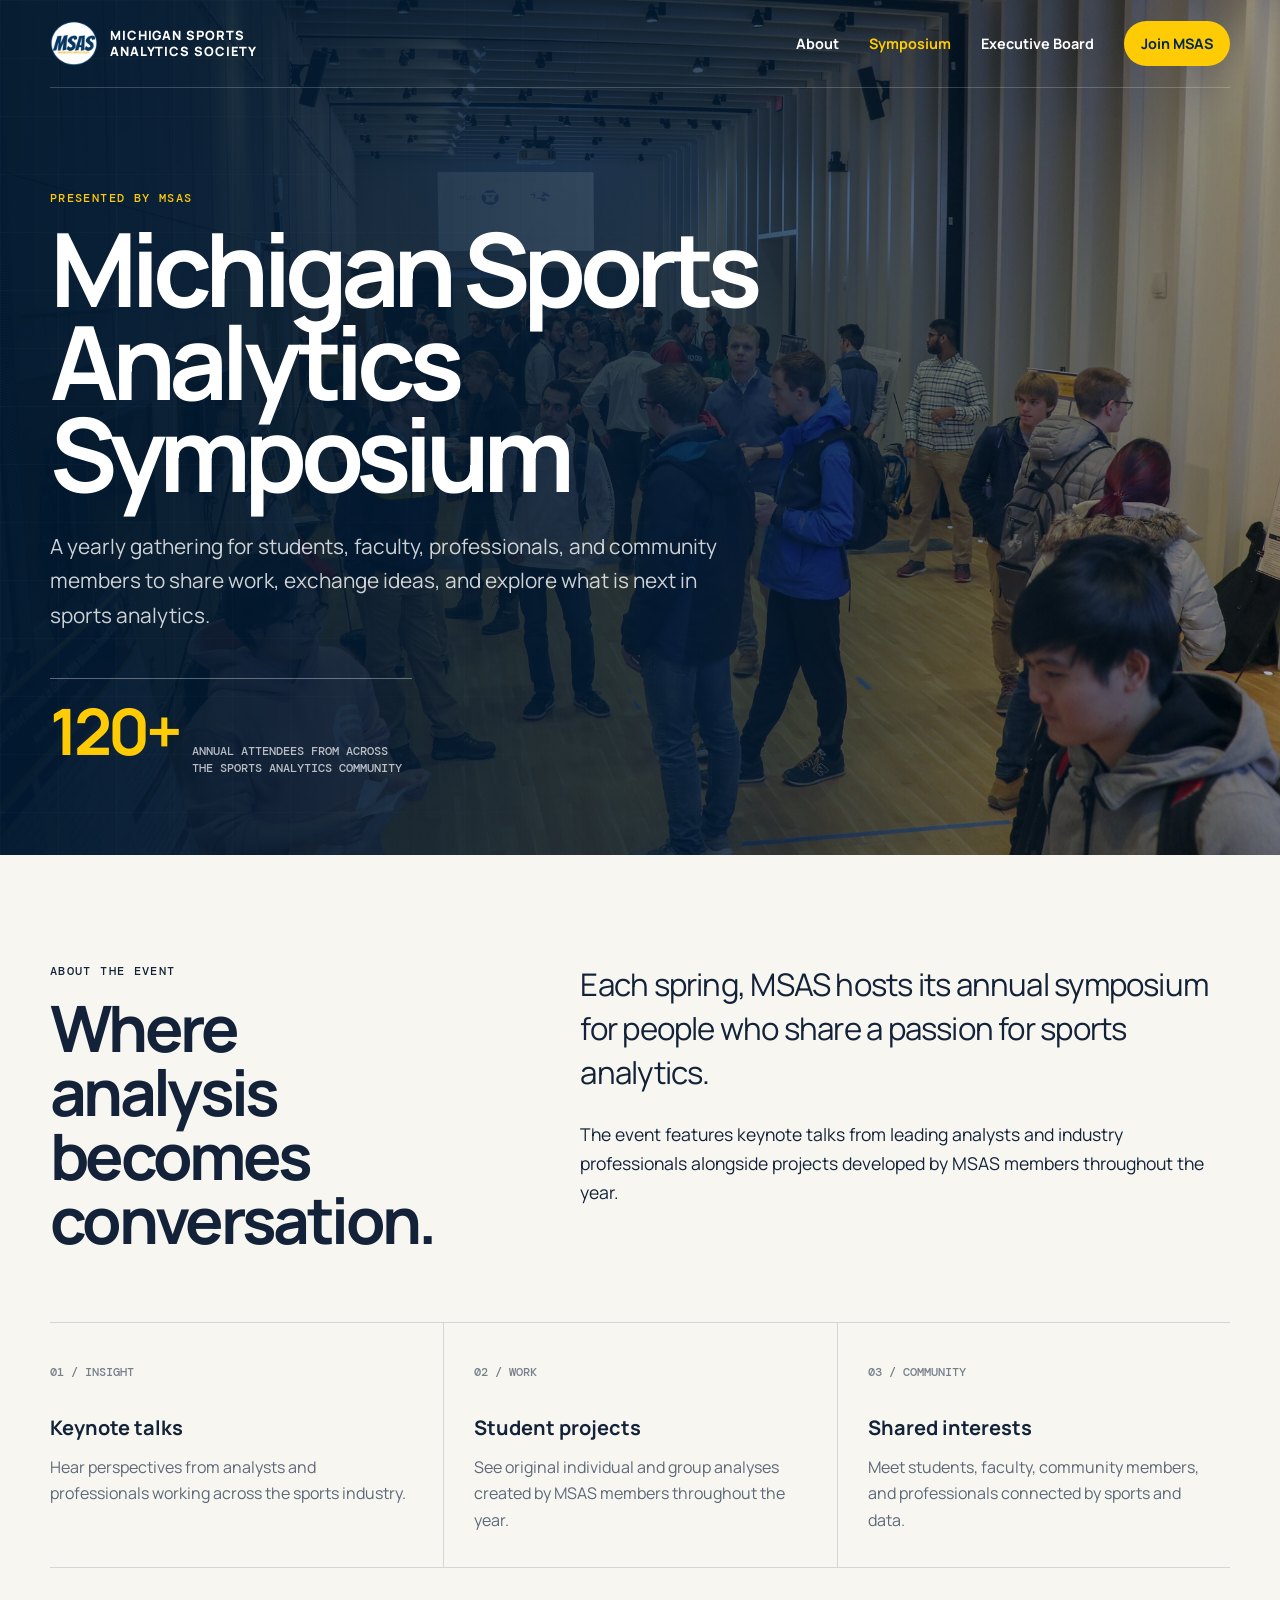
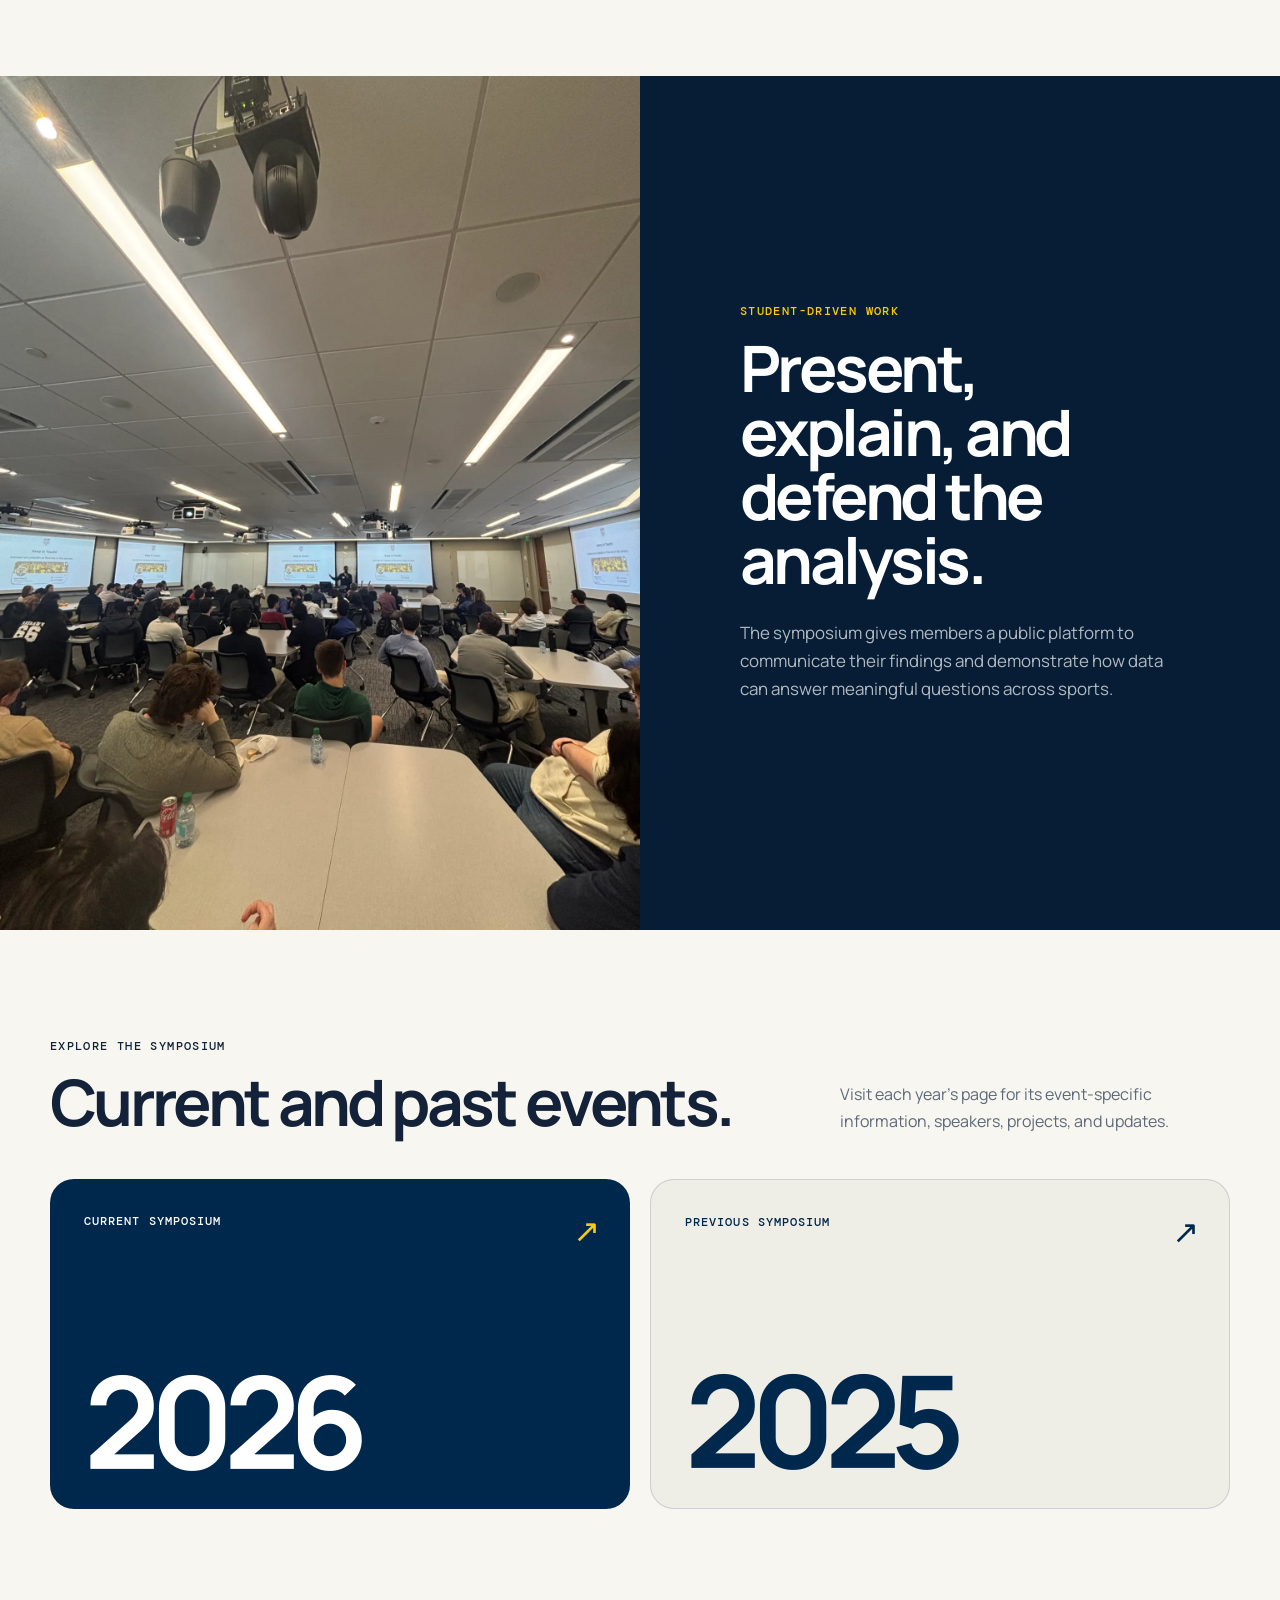
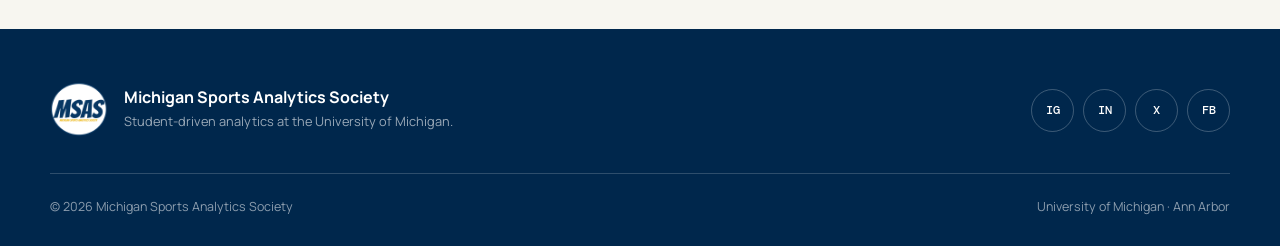
==== symposium/index.html @ 22f5293c "Fix asset path and page filenames" ====
<!doctype html>
<html lang="en">
<head>
  <meta charset="utf-8">
  <meta name="viewport" content="width=device-width, initial-scale=1">
  <meta name="description" content="The annual Michigan Sports Analytics Symposium brings together students, faculty, community members, and industry professionals to share work and ideas in sports analytics.">
  <meta name="theme-color" content="#00274c">
  <title>MSAS Symposium | Michigan Sports Analytics Society</title>
  <link rel="preconnect" href="https://fonts.googleapis.com">
  <link rel="preconnect" href="https://fonts.gstatic.com" crossorigin>
  <link href="https://fonts.googleapis.com/css2?family=DM+Mono:wght@400;500&family=Manrope:wght@400;500;600;700;800&display=swap" rel="stylesheet">
  <link rel="icon" type="image/svg+xml" href="data:image/svg+xml,%3Csvg xmlns='http://www.w3.org/2000/svg' viewBox='0 0 64 64'%3E%3Crect width='64' height='64' rx='13' fill='%2300274c'/%3E%3Cpath d='M12 43V21h9l11 14 11-14h9v22h-8V32L32 47 20 32v11z' fill='%23ffcb05'/%3E%3C/svg%3E">
  <link rel="stylesheet" href="/assets/css/styles.css">
</head>
<body class="symposium-page">
  <header class="site-header">
    <nav class="nav shell" aria-label="Main navigation">
      <a class="brand" href="/" aria-label="Michigan Sports Analytics Society home">
        <img src="/assets/images/msas-logo-circle-1.png" alt="MSAS logo">
        <span class="brand-text">Michigan Sports Analytics Society</span>
      </a>
      <button class="menu-button" type="button" aria-expanded="false" aria-controls="nav-links" aria-label="Open navigation">
        <svg width="24" height="24" viewBox="0 0 24 24" fill="none" aria-hidden="true"><path d="M4 7h16M4 12h16M4 17h16" stroke="currentColor" stroke-width="2" stroke-linecap="round"/></svg>
      </button>
      <div class="nav-links" id="nav-links">
        <a href="/about/">About</a>
        <a class="active" href="/symposium/" aria-current="page">Symposium</a>
        <a href="/executive-board/">Executive Board</a>
        <a class="nav-cta" href="https://forms.gle/o75ywypEzb8oC7ah6">Join MSAS</a>
      </div>
    </nav>
  </header>

  <main>
    <section class="hero">
      <div class="hero-inner shell">
        <p class="eyebrow">Presented by MSAS</p>
        <h1>Michigan Sports Analytics Symposium</h1>
        <p class="hero-lede">A yearly gathering for students, faculty, professionals, and community members to share work, exchange ideas, and explore what is next in sports analytics.</p>
        <div class="hero-stat"><strong>120+</strong><span>Annual attendees from across the sports analytics community</span></div>
      </div>
    </section>

    <section class="overview">
      <div class="shell">
        <div class="overview-grid">
          <div><p class="eyebrow">About the event</p><h2>Where analysis becomes conversation.</h2></div>
          <div class="overview-copy">
            <p>Each spring, MSAS hosts its annual symposium for people who share a passion for sports analytics.</p>
            <p>The event features keynote talks from leading analysts and industry professionals alongside projects developed by MSAS members throughout the year.</p>
          </div>
        </div>
        <div class="feature-list">
          <article class="feature"><span>01 / INSIGHT</span><h3>Keynote talks</h3><p>Hear perspectives from analysts and professionals working across the sports industry.</p></article>
          <article class="feature"><span>02 / WORK</span><h3>Student projects</h3><p>See original individual and group analyses created by MSAS members throughout the year.</p></article>
          <article class="feature"><span>03 / COMMUNITY</span><h3>Shared interests</h3><p>Meet students, faculty, community members, and professionals connected by sports and data.</p></article>
        </div>
      </div>
    </section>

    <section class="story">
      <div class="story-grid">
        <div class="story-image"><img src="/assets/images/symposium_speaker.webp" alt="A student presenting at the Michigan Sports Analytics Symposium" loading="lazy"></div>
        <div class="story-copy">
          <p class="eyebrow">Student-driven work</p>
          <h2>Present, explain, and defend the analysis.</h2>
          <p>The symposium gives members a public platform to communicate their findings and demonstrate how data can answer meaningful questions across sports.</p>
        </div>
      </div>
    </section>

    <section class="archive">
      <div class="shell">
        <div class="archive-head">
          <div><p class="eyebrow">Explore the symposium</p><h2>Current and past events.</h2></div>
          <p>Visit each year’s page for its event-specific information, speakers, projects, and updates.</p>
        </div>
        <div class="year-grid">
          <a class="year-card" href="/symposium/2026/"><span>Current symposium</span><strong>2026</strong></a>
          <a class="year-card" href="/symposium/2025/"><span>Previous symposium</span><strong>2025</strong></a>
        </div>
      </div>
    </section>
  </main>

  <footer>
    <div class="shell">
      <div class="footer-top">
        <div class="footer-brand">
          <img src="/assets/images/msas-logo-circle-1.png" alt="MSAS logo" loading="lazy">
          <div><strong>Michigan Sports Analytics Society</strong><span>Student-driven analytics at the University of Michigan.</span></div>
        </div>
        <div class="socials" aria-label="MSAS social links">
          <a href="https://www.instagram.com/msas.umich/" aria-label="Instagram">IG</a>
          <a href="https://www.linkedin.com/company/michigan-sports-analytics-society/" aria-label="LinkedIn">IN</a>
          <a href="https://x.com/umichmsas" aria-label="X">X</a>
          <a href="https://www.facebook.com/SportsAnalyticsUM/" aria-label="Facebook">FB</a>
        </div>
      </div>
      <div class="footer-bottom"><span>© <span id="year"></span> Michigan Sports Analytics Society</span><span>University of Michigan · Ann Arbor</span></div>
    </div>
  </footer>

  <script src="/assets/js/script.js" defer></script>
</body>
</html>
---- assets/css/styles.css ----
:root {
  --blue: #00274c;
  --blue-dark: #061d35;
  --maize: #ffcb05;
  --cream: #f7f6f0;
  --white: #fff;
  --ink: #132238;
  --muted: #5d6978;
  --line: rgba(0, 39, 76, .15);
  --max: 1180px;
}

* { box-sizing: border-box; }
html { scroll-behavior: smooth; }
body { margin: 0; color: var(--ink); background: var(--cream); font: 400 1rem/1.65 "Manrope", system-ui, sans-serif; }
img { display: block; max-width: 100%; }
a { color: inherit; }
button, a { -webkit-tap-highlight-color: transparent; }
.shell { width: min(calc(100% - 40px), var(--max)); margin-inline: auto; }
.eyebrow { margin: 0 0 15px; font: 500 .78rem/1.4 "DM Mono", monospace; letter-spacing: .11em; text-transform: uppercase; }

/* Shared navigation */
.site-header { position: relative; z-index: 20; color: white; background: var(--blue); }
.home-page .site-header,
.symposium-page .site-header { position: absolute; inset: 0 0 auto; background: transparent; }
.nav { min-height: 88px; display: flex; align-items: center; justify-content: space-between; gap: 28px; border-bottom: 1px solid rgba(255,255,255,.2); }
.brand { display: inline-flex; align-items: center; gap: 12px; text-decoration: none; }
.brand img { width: 48px; height: 48px; object-fit: contain; }
.brand-text { max-width: 190px; font-size: .8rem; font-weight: 800; line-height: 1.2; text-transform: uppercase; letter-spacing: .07em; }
.nav-links { display: flex; align-items: center; gap: 30px; }
.nav-links a { font-size: .9rem; font-weight: 700; text-decoration: none; }
.nav-links a:not(.nav-cta):hover,
.nav-links .active { color: var(--maize); }
.nav-cta { padding: 11px 17px; border-radius: 999px; color: var(--blue); background: var(--maize); }
.menu-button { display: none; border: 0; color: white; background: transparent; cursor: pointer; }

/* Shared buttons and footer */
.actions { display: flex; flex-wrap: wrap; gap: 12px; }
.button { display: inline-flex; min-height: 52px; align-items: center; justify-content: center; padding: 0 22px; border: 1px solid transparent; border-radius: 999px; font-size: .9rem; font-weight: 800; text-decoration: none; }
.button-primary { color: var(--blue); background: var(--maize); }
.button-secondary { color: white; border-color: rgba(255,255,255,.48); background: rgba(255,255,255,.04); }
.button:hover { transform: translateY(-2px); }
footer { padding: 52px 0 28px; color: white; background: var(--blue); }
.footer-top { display: flex; justify-content: space-between; gap: 40px; align-items: center; padding-bottom: 34px; border-bottom: 1px solid rgba(255,255,255,.18); }
.footer-brand { display: flex; gap: 16px; align-items: center; max-width: 430px; }
.footer-brand img { width: 58px; height: 58px; object-fit: contain; }
.footer-brand strong { display: block; max-width: 320px; line-height: 1.25; }
.footer-brand span { display: block; margin-top: 4px; color: rgba(255,255,255,.6); font-size: .8rem; }
.socials { display: flex; flex-wrap: wrap; gap: 9px; }
.socials a { display: inline-grid; place-items: center; width: 43px; height: 43px; border: 1px solid rgba(255,255,255,.24); border-radius: 50%; font: 500 .73rem "DM Mono", monospace; text-decoration: none; }
.socials a:hover { color: var(--blue); border-color: var(--maize); background: var(--maize); }
.footer-bottom { display: flex; justify-content: space-between; gap: 20px; padding-top: 23px; color: rgba(255,255,255,.55); font-size: .78rem; }
:focus-visible { outline: 3px solid var(--maize); outline-offset: 4px; }

/* Home */
.home-page .hero { position: relative; min-height: 760px; display: grid; place-items: end stretch; overflow: hidden; color: white; background: var(--blue); }
.home-page .hero::before { content: ""; position: absolute; inset: 0; background: linear-gradient(90deg, rgba(0,22,43,.98) 0%, rgba(0,25,50,.87) 48%, rgba(0,20,42,.35) 100%), url("/assets/images/MSAS_Flair.webp") center 38% / cover; }
.home-page .hero::after { content: ""; position: absolute; inset: 0; opacity: .22; background-image: linear-gradient(rgba(255,255,255,.09) 1px, transparent 1px), linear-gradient(90deg, rgba(255,255,255,.09) 1px, transparent 1px); background-size: 56px 56px; mask-image: linear-gradient(to right, #000, transparent 72%); }
.home-page .hero-inner { position: relative; z-index: 2; padding: 190px 0 72px; }
.home-page .hero-copy { width: min(800px, 100%); }
.home-page .hero .eyebrow { color: var(--maize); }
.home-page h1 { max-width: 850px; margin: 0; font-size: clamp(3.4rem, 7vw, 6.9rem); line-height: .91; letter-spacing: -.065em; }
.home-page .hero-lede { max-width: 650px; margin: 30px 0 34px; color: rgba(255,255,255,.84); font-size: clamp(1.05rem, 2vw, 1.28rem); }
.home-page .signal-row { display: grid; grid-template-columns: repeat(3, 1fr); gap: 1px; margin-top: 78px; background: rgba(255,255,255,.2); border-block: 1px solid rgba(255,255,255,.2); }
.home-page .signal { padding: 22px 26px 20px; background: rgba(0,28,55,.58); backdrop-filter: blur(8px); }
.home-page .signal span { display: block; color: var(--maize); font: 500 .72rem "DM Mono", monospace; letter-spacing: .09em; text-transform: uppercase; }
.home-page .signal strong { display: block; margin-top: 5px; font-size: 1rem; }
.home-page section { padding: 108px 0; }
.home-page .section-head { display: grid; grid-template-columns: .75fr 1.25fr; gap: 60px; align-items: start; margin-bottom: 54px; }
.home-page .section-head h2,
.home-page .symposium-copy h2,
.home-page .join-copy h2 { margin: 0; font-size: clamp(2.5rem, 5vw, 4.6rem); line-height: 1; letter-spacing: -.055em; }
.home-page .section-intro { max-width: 650px; margin: 4px 0 0; color: var(--muted); font-size: 1.1rem; }
.home-page .feature-grid { display: grid; grid-template-columns: repeat(3, 1fr); border-block: 1px solid var(--line); }
.home-page .feature { position: relative; padding: 40px 34px 38px 0; }
.home-page .feature + .feature { padding-left: 34px; border-left: 1px solid var(--line); }
.home-page .feature-number { color: #7b8793; font: 500 .78rem "DM Mono", monospace; }
.home-page .feature h3 { margin: 34px 0 12px; font-size: 1.35rem; line-height: 1.2; }
.home-page .feature p { margin: 0; color: var(--muted); }
.home-page .symposium { padding: 0; color: white; background: var(--blue-dark); }
.home-page .symposium-grid { display: grid; grid-template-columns: 1fr 1fr; min-height: 670px; }
.home-page .symposium-photo { position: relative; min-height: 460px; overflow: hidden; }
.home-page .symposium-photo img { width: 100%; height: 100%; object-fit: cover; }
.home-page .symposium-copy { display: flex; flex-direction: column; justify-content: center; padding: clamp(48px, 7vw, 92px); }
.home-page .symposium-copy .eyebrow { color: var(--maize); }
.home-page .symposium-copy p:not(.eyebrow) { max-width: 550px; margin: 26px 0 34px; color: rgba(255,255,255,.73); }
.home-page .join { background: var(--maize); }
.home-page .join-grid { display: grid; grid-template-columns: 1.25fr .75fr; gap: 60px; align-items: end; }
.home-page .join-copy p { max-width: 650px; margin: 24px 0 0; color: rgba(0,39,76,.78); font-size: 1.08rem; }
.home-page .join-action { justify-self: end; }
.home-page .join .button-primary { color: white; background: var(--blue); }

/* About and executive-board page banners */
.page-hero { position: relative; overflow: hidden; padding: 112px 0 88px; color: white; background: var(--blue); }
.page-hero::before { content: ""; position: absolute; inset: 0; opacity: .18; background-image: linear-gradient(rgba(255,255,255,.12) 1px, transparent 1px), linear-gradient(90deg, rgba(255,255,255,.12) 1px, transparent 1px); background-size: 58px 58px; }
.page-hero::after { content: ""; position: absolute; right: -165px; bottom: -270px; width: 480px; height: 480px; border: 96px solid var(--maize); border-radius: 50%; }
.page-hero .hero-inner { position: relative; z-index: 1; }
.page-hero .eyebrow { color: var(--maize); }
.about-page h1,
.board-page h1 { max-width: 900px; margin: 0; font-size: clamp(3.5rem, 8vw, 7.2rem); line-height: .91; letter-spacing: -.065em; }
.about-page .hero-lede,
.board-page .hero-lede { max-width: 700px; margin: 28px 0 0; color: rgba(255,255,255,.76); font-size: clamp(1.05rem, 2vw, 1.26rem); }

/* About */
.about-page .intro { padding: 105px 0; }
.about-page .intro-grid { display: grid; grid-template-columns: .72fr 1.28fr; gap: clamp(50px, 8vw, 120px); }
.about-page .intro h2 { position: sticky; top: 30px; margin: 0; font-size: clamp(2.5rem, 5vw, 4.6rem); line-height: 1; letter-spacing: -.055em; }
.about-page .body-copy { font-size: 1.1rem; }
.about-page .body-copy p { margin: 0 0 27px; }
.about-page .body-copy p:first-child { font-size: clamp(1.45rem, 2.6vw, 2rem); line-height: 1.4; letter-spacing: -.025em; }
.about-page .body-copy a { font-weight: 700; text-decoration-color: var(--maize); text-decoration-thickness: 3px; text-underline-offset: 4px; }
.about-page .principles { padding: 95px 0; color: white; background: var(--blue-dark); }
.about-page .principles-head { display: flex; justify-content: space-between; gap: 40px; align-items: end; margin-bottom: 55px; }
.about-page .principles h2 { max-width: 690px; margin: 0; font-size: clamp(2.5rem, 5vw, 4.5rem); line-height: 1; letter-spacing: -.055em; }
.about-page .principles .eyebrow { color: var(--maize); }
.about-page .principle-grid { display: grid; grid-template-columns: repeat(3, 1fr); gap: 1px; background: rgba(255,255,255,.17); border-block: 1px solid rgba(255,255,255,.17); }
.about-page .principle { min-height: 275px; padding: 36px; background: var(--blue-dark); }
.about-page .principle span { color: var(--maize); font: 500 .76rem "DM Mono", monospace; }
.about-page .principle h3 { margin: 70px 0 12px; font-size: 1.35rem; }
.about-page .principle p { margin: 0; color: rgba(255,255,255,.66); }
.about-page .collaboration { padding: 105px 0; }
.about-page .collab-grid { display: grid; grid-template-columns: 1fr 1fr; gap: 70px; align-items: center; }
.about-page .collab-copy h2 { margin: 0; font-size: clamp(2.5rem, 5vw, 4.5rem); line-height: 1; letter-spacing: -.055em; }
.about-page .collab-copy p:not(.eyebrow) { margin: 25px 0 0; color: var(--muted); font-size: 1.08rem; }
.about-page .stat-panel { display: grid; grid-template-columns: 1fr 1fr; overflow: hidden; border-radius: 24px; background: var(--maize); }
.about-page .stat { min-height: 220px; display: flex; flex-direction: column; justify-content: space-between; padding: 32px; }
.about-page .stat + .stat { border-left: 1px solid rgba(0,39,76,.22); }
.about-page .stat strong { font-size: clamp(3rem, 7vw, 5rem); line-height: 1; letter-spacing: -.07em; }
.about-page .stat span { color: rgba(0,39,76,.7); font: 500 .78rem/1.5 "DM Mono", monospace; text-transform: uppercase; }
.about-page .contact { padding: 92px 0; color: white; background: var(--blue); }
.about-page .contact-grid { display: grid; grid-template-columns: 1fr auto; gap: 50px; align-items: end; }
.about-page .contact h2 { max-width: 760px; margin: 0; font-size: clamp(2.5rem, 5vw, 4.5rem); line-height: 1; letter-spacing: -.055em; }
.about-page .contact .eyebrow { color: var(--maize); }
.about-page .contact .button { color: var(--blue); background: var(--maize); }
.about-page footer { padding: 32px 0; color: rgba(255,255,255,.62); background: var(--blue-dark); font-size: .8rem; }
.about-page .footer-row { display: flex; justify-content: space-between; gap: 24px; }

/* Executive board */
.board-page .board { padding: 105px 0 120px; }
.board-page .board-heading { display: flex; align-items: end; justify-content: space-between; gap: 45px; margin-bottom: 46px; }
.board-page .board-heading h2 { max-width: 660px; margin: 0; font-size: clamp(2.5rem, 5vw, 4.5rem); line-height: 1; letter-spacing: -.055em; }
.board-page .board-heading p:last-child { max-width: 380px; margin: 0; color: var(--muted); }
.board-page .board-grid { display: grid; grid-template-columns: repeat(3, 1fr); gap: 22px; }
.board-page .member { position: relative; overflow: hidden; min-width: 0; border-radius: 24px; color: white; background: var(--blue-dark); }
.board-page .portrait { position: relative; aspect-ratio: 4 / 5; overflow: hidden; background: #dfe4e7; }
.board-page .portrait img { width: 100%; height: 100%; object-fit: cover; object-position: center top; transition: transform .45s ease; }
.board-page .member:hover .portrait img { transform: scale(1.025); }
.board-page .member-info { position: relative; min-height: 190px; padding: 28px 28px 30px; }
.board-page .member-info::before { content: ""; position: absolute; top: 0; left: 28px; width: 54px; height: 4px; background: var(--maize); }
.board-page .role { margin: 0 0 25px; color: var(--maize); font: 500 .75rem/1.4 "DM Mono", monospace; letter-spacing: .09em; text-transform: uppercase; }
.board-page .member h3 { margin: 0; font-size: clamp(1.55rem, 3vw, 2.15rem); line-height: 1.05; letter-spacing: -.035em; }
.board-page .member h3 a { text-decoration: none; text-decoration-color: var(--maize); text-underline-offset: 6px; }
.board-page .member h3 a::after { content: " ↗"; color: var(--maize); font: 500 .72em "DM Mono", monospace; }
.board-page .member h3 a:hover { text-decoration: underline; text-decoration-thickness: 2px; }
.board-page .details { margin: 12px 0 0; color: rgba(255,255,255,.63); font-size: .9rem; }
.board-page .details span { display: block; }
.board-page .contact { padding: 82px 0; background: var(--maize); }
.board-page .contact-grid { display: grid; grid-template-columns: 1fr auto; gap: 50px; align-items: end; }
.board-page .contact h2 { max-width: 760px; margin: 0; color: var(--blue); font-size: clamp(2.4rem, 5vw, 4.4rem); line-height: 1; letter-spacing: -.055em; }
.board-page .contact .button { color: white; background: var(--blue); }

/* Symposium */
.symposium-page .hero { position: relative; min-height: 760px; display: grid; align-items: end; overflow: hidden; color: white; background: var(--blue); }
.symposium-page .hero::before { content: ""; position: absolute; inset: 0; background: linear-gradient(90deg, rgba(0,24,47,.97) 0%, rgba(0,27,54,.77) 54%, rgba(0,20,42,.3) 100%), url("/assets/images/msas_symposium.jpg") center 44% / cover; }
.symposium-page .hero::after { content: ""; position: absolute; inset: 0; opacity: .2; background-image: linear-gradient(rgba(255,255,255,.1) 1px, transparent 1px), linear-gradient(90deg, rgba(255,255,255,.1) 1px, transparent 1px); background-size: 58px 58px; mask-image: linear-gradient(to right, #000, transparent 72%); }
.symposium-page .hero-inner { position: relative; z-index: 1; padding: 190px 0 78px; }
.symposium-page .hero .eyebrow { color: var(--maize); }
.symposium-page h1 { max-width: 930px; margin: 0; font-size: clamp(3.6rem, 8vw, 7.5rem); line-height: .9; letter-spacing: -.067em; }
.symposium-page .hero-lede { max-width: 700px; margin: 30px 0 0; color: rgba(255,255,255,.8); font-size: clamp(1.08rem, 2vw, 1.3rem); }
.symposium-page .hero-stat { display: inline-flex; align-items: baseline; gap: 12px; margin-top: 46px; padding-top: 20px; border-top: 1px solid rgba(255,255,255,.35); }
.symposium-page .hero-stat strong { color: var(--maize); font-size: clamp(2.4rem, 5vw, 4rem); line-height: 1; letter-spacing: -.06em; }
.symposium-page .hero-stat span { max-width: 220px; color: rgba(255,255,255,.7); font: 500 .74rem/1.45 "DM Mono", monospace; text-transform: uppercase; }
.symposium-page .overview { padding: 108px 0; }
.symposium-page .overview-grid { display: grid; grid-template-columns: .78fr 1.22fr; gap: clamp(55px, 9vw, 130px); align-items: start; }
.symposium-page .overview h2,
.symposium-page .archive h2 { margin: 0; font-size: clamp(2.6rem, 5vw, 4.7rem); line-height: 1; letter-spacing: -.057em; }
.symposium-page .overview-copy { font-size: 1.1rem; }
.symposium-page .overview-copy p { margin: 0 0 26px; }
.symposium-page .overview-copy p:first-child { font-size: clamp(1.4rem, 2.5vw, 1.95rem); line-height: 1.4; letter-spacing: -.025em; }
.symposium-page .feature-list { display: grid; grid-template-columns: repeat(3, 1fr); margin-top: 70px; border-block: 1px solid var(--line); }
.symposium-page .feature { padding: 34px 30px 34px 0; }
.symposium-page .feature + .feature { padding-left: 30px; border-left: 1px solid var(--line); }
.symposium-page .feature span { color: #75808b; font: 500 .74rem "DM Mono", monospace; }
.symposium-page .feature h3 { margin: 28px 0 10px; font-size: 1.25rem; }
.symposium-page .feature p { margin: 0; color: var(--muted); }
.symposium-page .story { color: white; background: var(--blue-dark); }
.symposium-page .story-grid { display: grid; grid-template-columns: 1fr 1fr; min-height: 680px; }
.symposium-page .story-image { min-height: 500px; overflow: hidden; }
.symposium-page .story-image img { width: 100%; height: 100%; object-fit: cover; object-position: center 35%; }
.symposium-page .story-copy { display: flex; flex-direction: column; justify-content: center; padding: clamp(52px, 8vw, 100px); }
.symposium-page .story-copy .eyebrow { color: var(--maize); }
.symposium-page .story-copy h2 { margin: 0; font-size: clamp(2.5rem, 5vw, 4.5rem); line-height: 1; letter-spacing: -.055em; }
.symposium-page .story-copy p:not(.eyebrow) { margin: 27px 0 0; color: rgba(255,255,255,.69); font-size: 1.06rem; }
.symposium-page .archive { padding: 108px 0 120px; }
.symposium-page .archive-head { display: flex; justify-content: space-between; align-items: end; gap: 48px; margin-bottom: 45px; }
.symposium-page .archive-head > p { max-width: 390px; margin: 0; color: var(--muted); }
.symposium-page .year-grid { display: grid; grid-template-columns: 1fr 1fr; gap: 20px; }
.symposium-page .year-card { position: relative; min-height: 330px; display: flex; flex-direction: column; justify-content: space-between; overflow: hidden; padding: 34px; border-radius: 24px; text-decoration: none; }
.symposium-page .year-card:first-child { color: white; background: var(--blue); }
.symposium-page .year-card:last-child { color: var(--blue); border: 1px solid var(--line); background: #eeede6; }
.symposium-page .year-card::after { content: "↗"; position: absolute; right: 30px; top: 25px; color: var(--maize); font-size: 2rem; }
.symposium-page .year-card:last-child::after { color: var(--blue); }
.symposium-page .year-card span { font: 500 .75rem "DM Mono", monospace; letter-spacing: .09em; text-transform: uppercase; }
.symposium-page .year-card strong { font-size: clamp(4.5rem, 10vw, 8rem); line-height: .85; letter-spacing: -.08em; }
.symposium-page .year-card:hover { transform: translateY(-3px); }

@media (prefers-reduced-motion: reduce) {
  html { scroll-behavior: auto; }
  .button:hover, .year-card:hover, .member:hover .portrait img { transform: none; }
  .portrait img, .button { transition: none; }
}

@media (max-width: 850px) {
  .shell { width: min(calc(100% - 28px), var(--max)); }
  .nav { min-height: 76px; }
  .brand img { width: 42px; height: 42px; }
  .nav-links { position: absolute; z-index: 30; top: 76px; left: 14px; right: 14px; display: none; padding: 20px; align-items: stretch; flex-direction: column; gap: 10px; border: 1px solid rgba(255,255,255,.16); border-radius: 18px; background: rgba(0,31,61,.99); box-shadow: 0 18px 45px rgba(0,0,0,.25); }
  .nav-links.open { display: flex; }
  .nav-links a { padding: 10px; }
  .nav-cta { text-align: center; }
  .menu-button { display: inline-grid; place-items: center; width: 44px; height: 44px; }
  .page-hero { padding: 85px 0 72px; }
  .page-hero::after { width: 270px; height: 270px; right: -155px; bottom: -155px; border-width: 55px; }

  .home-page .hero { min-height: 760px; }
  .home-page .hero::before { background: linear-gradient(90deg, rgba(0,22,43,.96), rgba(0,27,52,.72)), url("/assets/images/MSAS_Flair.webp") 58% center / cover; }
  .home-page .hero-inner { padding-top: 150px; }
  .home-page h1 { font-size: clamp(3.3rem, 15vw, 5.2rem); }
  .home-page .signal-row { grid-template-columns: 1fr; }
  .home-page .signal + .signal { border-top: 1px solid rgba(255,255,255,.18); }
  .home-page section { padding: 80px 0; }
  .home-page .section-head,
  .home-page .symposium-grid,
  .home-page .join-grid { grid-template-columns: 1fr; }
  .home-page .section-head { gap: 22px; }
  .home-page .feature-grid { grid-template-columns: 1fr; }
  .home-page .feature,
  .home-page .feature + .feature { padding: 30px 0; border-left: 0; }
  .home-page .feature + .feature { border-top: 1px solid var(--line); }
  .home-page .feature h3 { margin-top: 18px; }
  .home-page .symposium-photo { min-height: 420px; }
  .home-page .symposium-copy { padding: 64px 28px 76px; }
  .home-page .join-action { justify-self: start; }

  .about-page .intro,
  .about-page .collaboration { padding: 75px 0; }
  .about-page .intro-grid,
  .about-page .collab-grid,
  .about-page .contact-grid { grid-template-columns: 1fr; }
  .about-page .intro-grid,
  .about-page .collab-grid { gap: 38px; }
  .about-page .intro h2 { position: static; }
  .about-page .principles { padding: 75px 0; }
  .about-page .principles-head { display: block; }
  .about-page .principle-grid { grid-template-columns: 1fr; }
  .about-page .principle { min-height: 0; }
  .about-page .principle h3 { margin-top: 42px; }
  .about-page .stat { min-height: 190px; padding: 25px; }

  .board-page .board { padding: 76px 0 85px; }
  .board-page .board-heading { display: block; }
  .board-page .board-heading p:last-child { margin-top: 22px; }
  .board-page .board-grid { grid-template-columns: 1fr 1fr; }
  .board-page .contact-grid { grid-template-columns: 1fr; }
  .board-page .contact-grid .button { justify-self: start; }

  .symposium-page .hero { min-height: 720px; }
  .symposium-page .hero::before { background: linear-gradient(90deg, rgba(0,24,47,.94), rgba(0,27,54,.66)), url("/assets/images/msas_symposium.jpg") center 40% / cover; }
  .symposium-page .hero-inner { padding-top: 155px; }
  .symposium-page .overview,
  .symposium-page .archive { padding: 78px 0 88px; }
  .symposium-page .overview-grid,
  .symposium-page .story-grid { grid-template-columns: 1fr; }
  .symposium-page .overview-grid { gap: 36px; }
  .symposium-page .feature-list { grid-template-columns: 1fr; margin-top: 48px; }
  .symposium-page .feature,
  .symposium-page .feature + .feature { padding: 28px 0; border-left: 0; }
  .symposium-page .feature + .feature { border-top: 1px solid var(--line); }
  .symposium-page .feature h3 { margin-top: 17px; }
  .symposium-page .story-image { min-height: 440px; }
  .symposium-page .story-copy { padding: 68px 28px 78px; }
  .symposium-page .archive-head { display: block; }
  .symposium-page .archive-head > p { margin-top: 22px; }
}

@media (max-width: 580px) {
  .footer-top,
  .footer-bottom,
  .about-page .footer-row { flex-direction: column; align-items: flex-start; }
  .board-page .board-grid,
  .symposium-page .year-grid { grid-template-columns: 1fr; }
  .board-page .portrait { aspect-ratio: 4 / 4.8; }
  .symposium-page .year-card { min-height: 260px; }
}
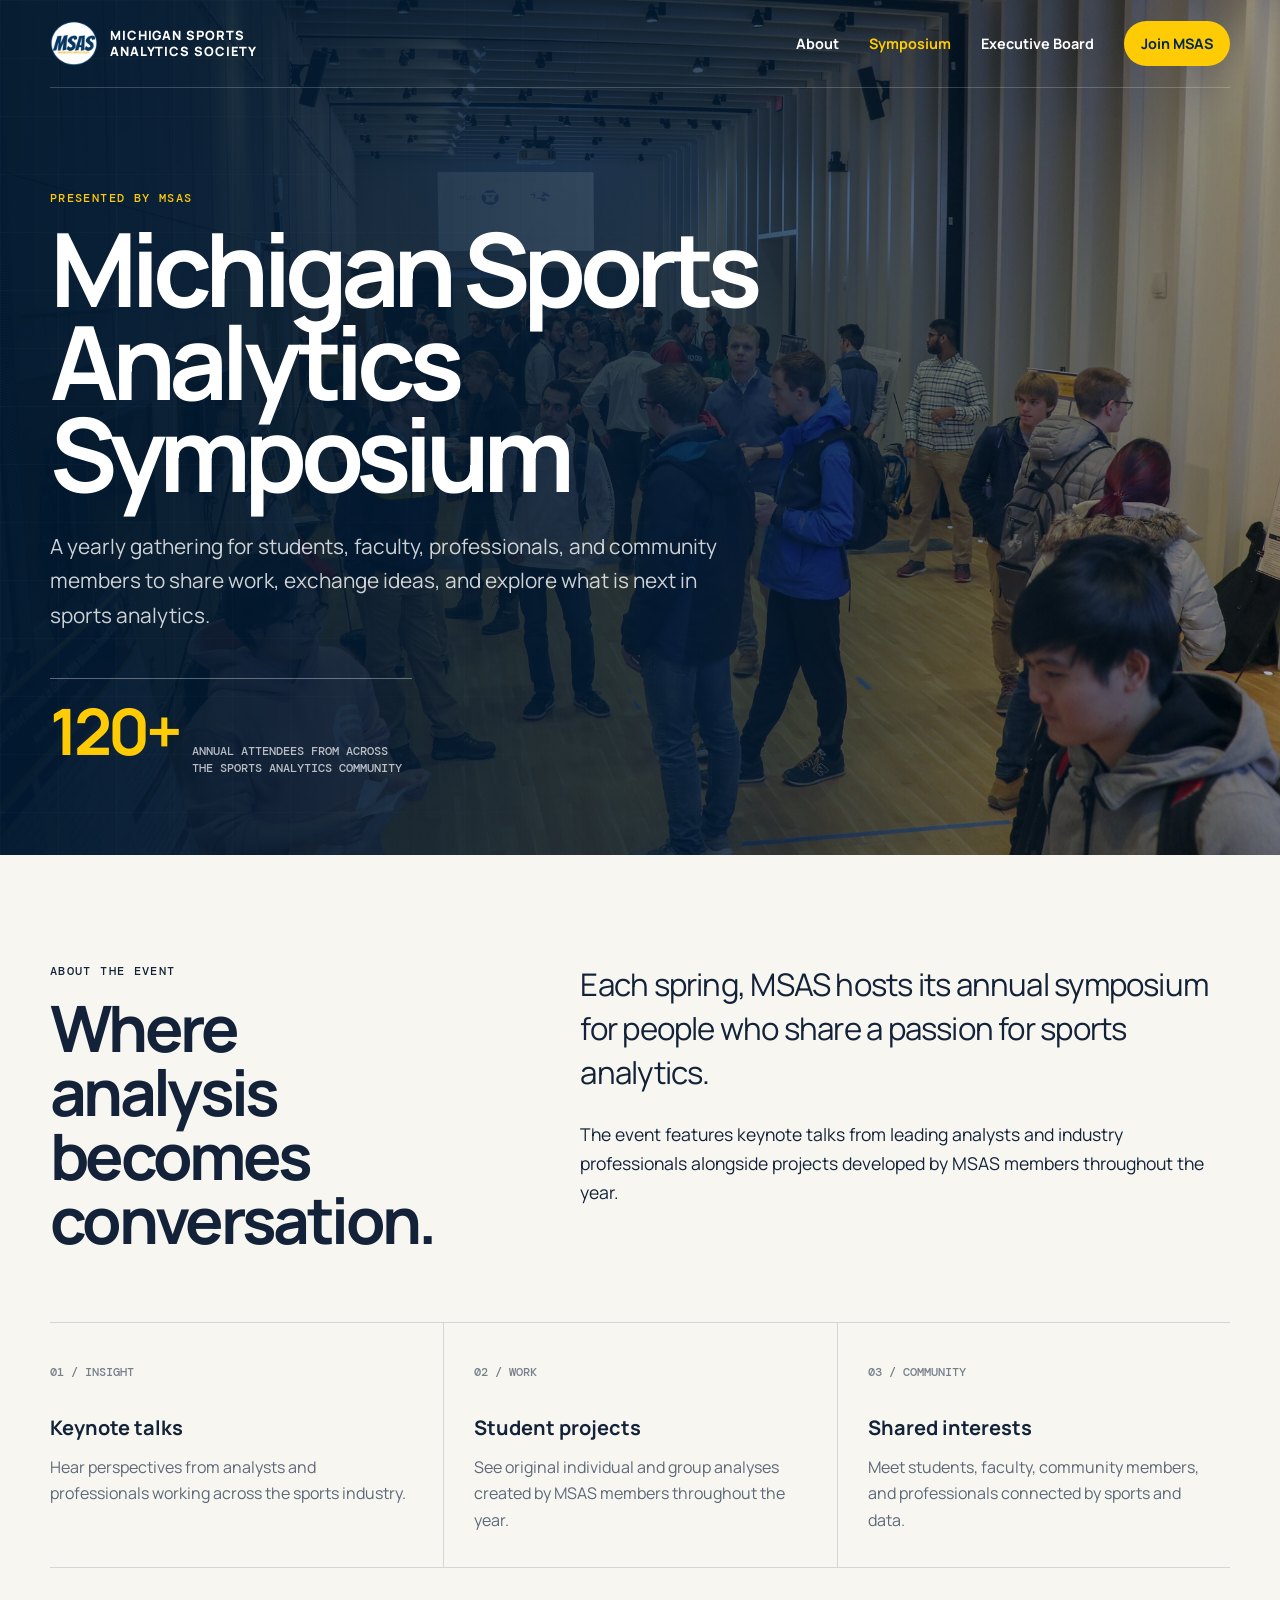
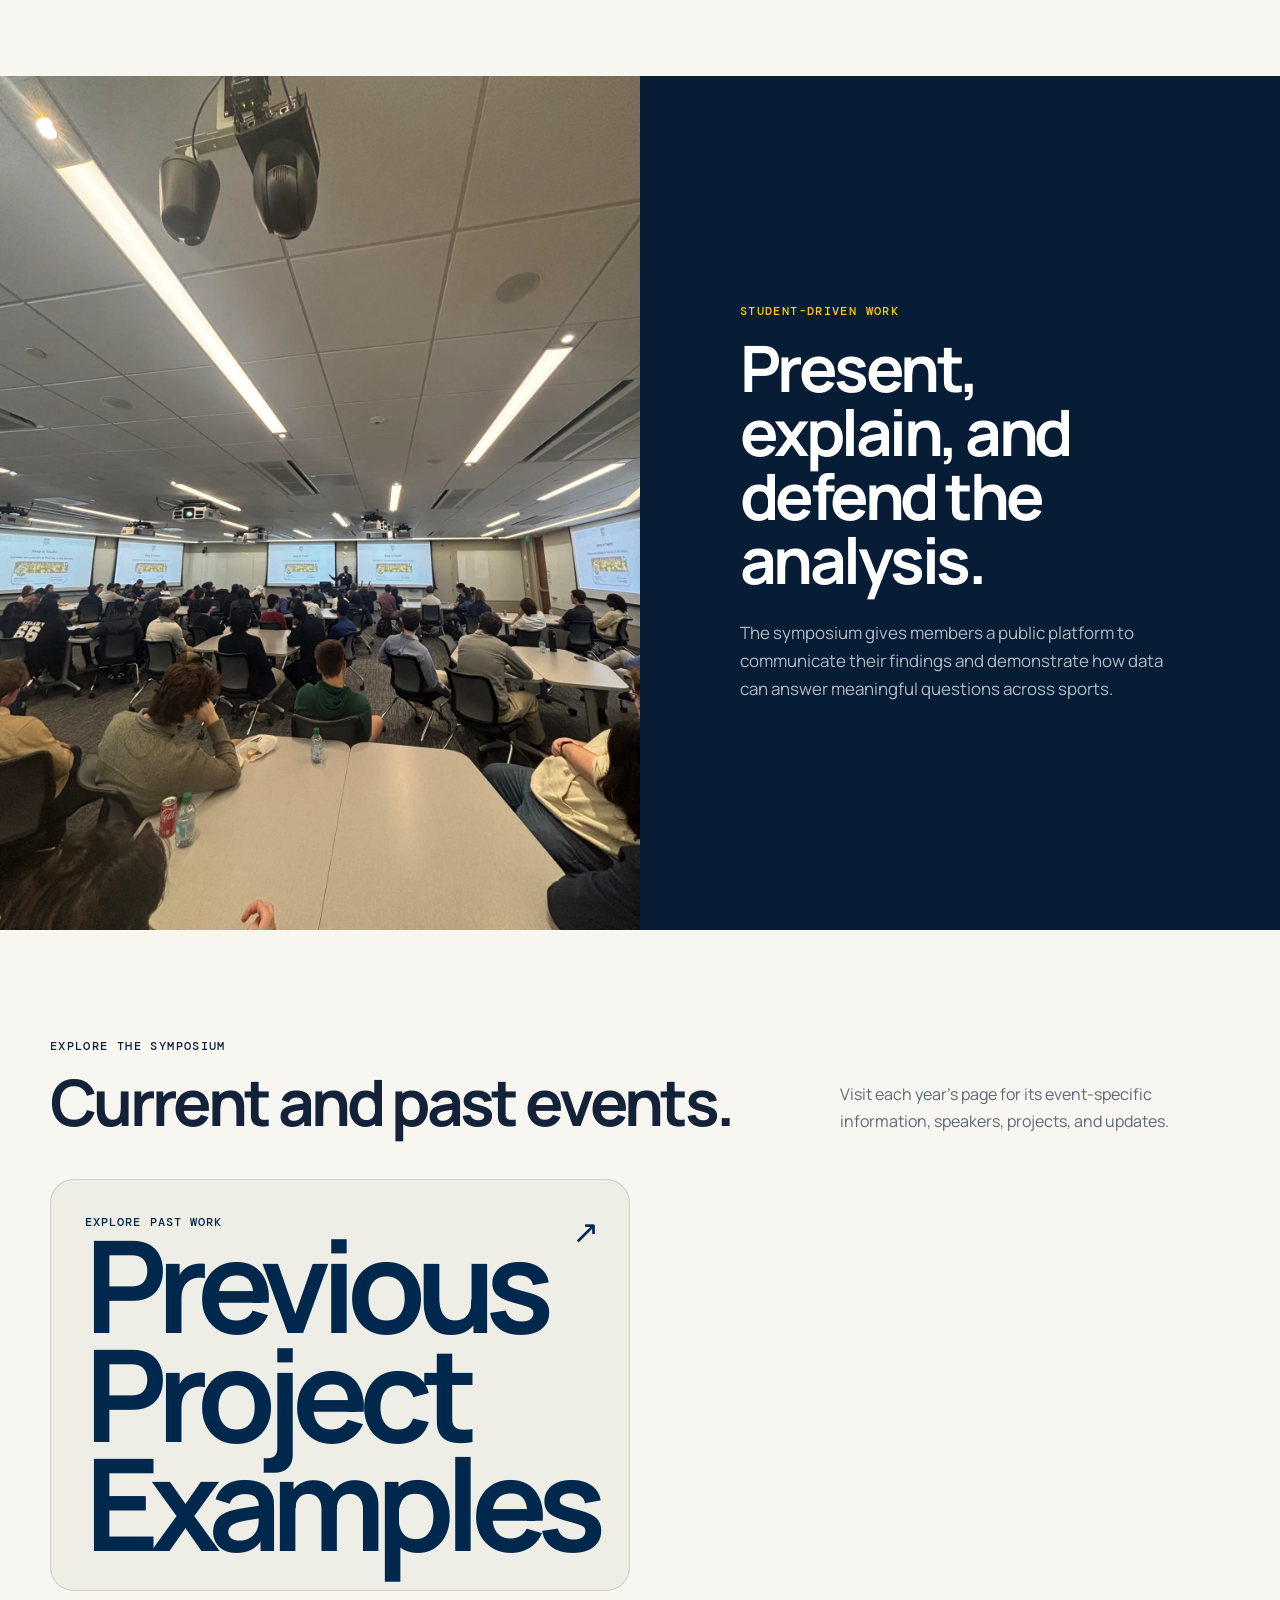
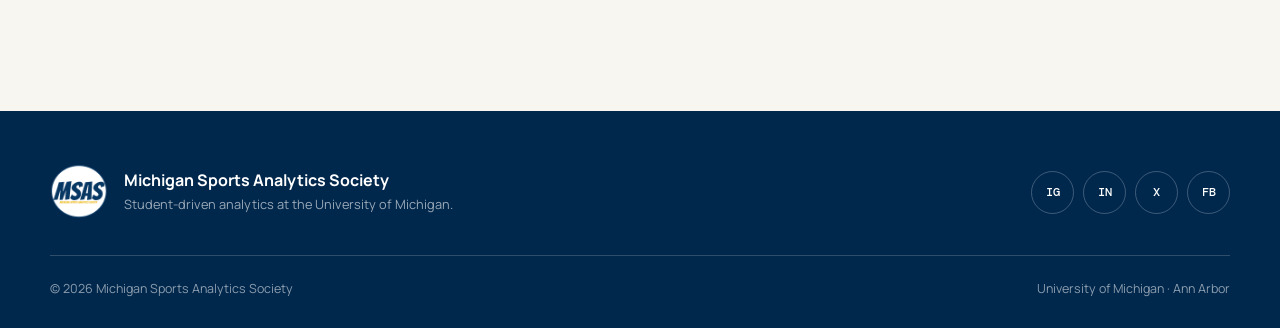
==== commit 6afe3314: "Fix symposium project examples" ====
--- a/symposium/index.html
+++ b/symposium/index.html
@@ -76,9 +76,11 @@
           <p>Visit each year’s page for its event-specific information, speakers, projects, and updates.</p>
         </div>
         <div class="year-grid">
-          <a class="year-card" href="/symposium/2026/"><span>Current symposium</span><strong>2026</strong></a>
-          <a class="year-card" href="/symposium/2025/"><span>Previous symposium</span><strong>2025</strong></a>
-        </div>
+  <a class="year-card" href="/symposium/project-examples/">
+    <span>Explore past work</span>
+    <strong>Previous Project Examples</strong>
+  </a>
+</div>
       </div>
     </section>
   </main>
--- a/assets/css/styles.css
+++ b/assets/css/styles.css
@@ -102,6 +102,8 @@
 .board-page .hero-lede { max-width: 700px; margin: 28px 0 0; color: rgba(255,255,255,.76); font-size: clamp(1.05rem, 2vw, 1.26rem); }
 
 /* About */
+/* About page hero image */
+.about-page .page-hero::before { opacity: 1; background:linear-gradient(90deg, rgba(0, 22, 43, 0.96),  rgba(0, 27, 52, 0.65)),url("/assets/images/big_house.jpg") center / cover;}
 .about-page .intro { padding: 105px 0; }
 .about-page .intro-grid { display: grid; grid-template-columns: .72fr 1.28fr; gap: clamp(50px, 8vw, 120px); }
 .about-page .intro h2 { position: sticky; top: 30px; margin: 0; font-size: clamp(2.5rem, 5vw, 4.6rem); line-height: 1; letter-spacing: -.055em; }
@@ -204,6 +206,28 @@
 .symposium-page .year-card strong { font-size: clamp(4.5rem, 10vw, 8rem); line-height: .85; letter-spacing: -.08em; }
 .symposium-page .year-card:hover { transform: translateY(-3px); }
 
+/* Previous project examples */
+.examples-page .examples-hero { position: relative; overflow: hidden; padding: 112px 0 88px; color: white; background: var(--blue); }
+.examples-page .examples-hero::before { content: ""; position: absolute; inset: 0; opacity: .18; background-image: linear-gradient(rgba(255,255,255,.12) 1px, transparent 1px), linear-gradient(90deg, rgba(255,255,255,.12) 1px, transparent 1px); background-size: 58px 58px; }
+.examples-page .examples-hero::after { content: ""; position: absolute; right: -165px; bottom: -270px; width: 480px; height: 480px; border: 96px solid var(--maize); border-radius: 50%; }
+.examples-page .examples-hero-inner { position: relative; z-index: 1; }
+.examples-page .examples-hero .eyebrow { color: var(--maize); }
+.examples-page h1 { max-width: 900px; margin: 0; font-size: clamp(3.5rem, 8vw, 7.2rem); line-height: .91; letter-spacing: -.065em; }
+.examples-page .examples-lede { max-width: 720px; margin: 28px 0 0; color: rgba(255,255,255,.76); font-size: clamp(1.05rem, 2vw, 1.26rem); }
+.examples-page .poster-section { padding: 100px 0 120px; }
+.examples-page .poster-intro { display: grid; grid-template-columns: .8fr 1.2fr; gap: 60px; align-items: start; margin-bottom: 48px; }
+.examples-page .poster-intro h2 { margin: 0; font-size: clamp(2.4rem, 5vw, 4.4rem); line-height: 1; letter-spacing: -.055em; }
+.examples-page .poster-intro p { max-width: 620px; margin: 5px 0 0; color: var(--muted); font-size: 1.08rem; }
+.examples-page .poster-grid { display: grid; grid-template-columns: repeat(2, minmax(0, 1fr)); gap: 28px; }
+.examples-page .poster-card { overflow: hidden; border: 1px solid var(--line); border-radius: 22px; background: white; box-shadow: 0 18px 45px rgba(0,39,76,.08); }
+.examples-page .poster-card a { display: block; text-decoration: none; }
+.examples-page .poster-image { display: grid; place-items: center; min-height: 420px; padding: 22px; background: #ecece7; }
+.examples-page .poster-image img { width: 100%; height: auto; max-height: 660px; object-fit: contain; transition: transform .3s ease; }
+.examples-page .poster-card a:hover .poster-image img { transform: scale(1.012); }
+.examples-page .poster-caption { display: flex; justify-content: space-between; gap: 20px; align-items: center; padding: 22px 24px; }
+.examples-page .poster-caption strong { font-size: 1.08rem; }
+.examples-page .poster-caption span { color: var(--muted); font: 500 .72rem "DM Mono", monospace; letter-spacing: .06em; text-transform: uppercase; }
+
 @media (prefers-reduced-motion: reduce) {
   html { scroll-behavior: auto; }
   .button:hover, .year-card:hover, .member:hover .portrait img { transform: none; }
@@ -281,6 +305,11 @@
   .symposium-page .story-copy { padding: 68px 28px 78px; }
   .symposium-page .archive-head { display: block; }
   .symposium-page .archive-head > p { margin-top: 22px; }
+
+  .examples-page .examples-hero { padding: 85px 0 72px; }
+  .examples-page .examples-hero::after { width: 270px; height: 270px; right: -155px; bottom: -155px; border-width: 55px; }
+  .examples-page .poster-section { padding: 76px 0 90px; }
+  .examples-page .poster-intro { grid-template-columns: 1fr; gap: 22px; }
 }
 
 @media (max-width: 580px) {
@@ -291,4 +320,7 @@
   .symposium-page .year-grid { grid-template-columns: 1fr; }
   .board-page .portrait { aspect-ratio: 4 / 4.8; }
   .symposium-page .year-card { min-height: 260px; }
+  .examples-page .poster-grid { grid-template-columns: 1fr; }
+  .examples-page .poster-image { min-height: 300px; padding: 14px; }
+  .examples-page .poster-caption { align-items: flex-start; flex-direction: column; gap: 5px; }
 }
